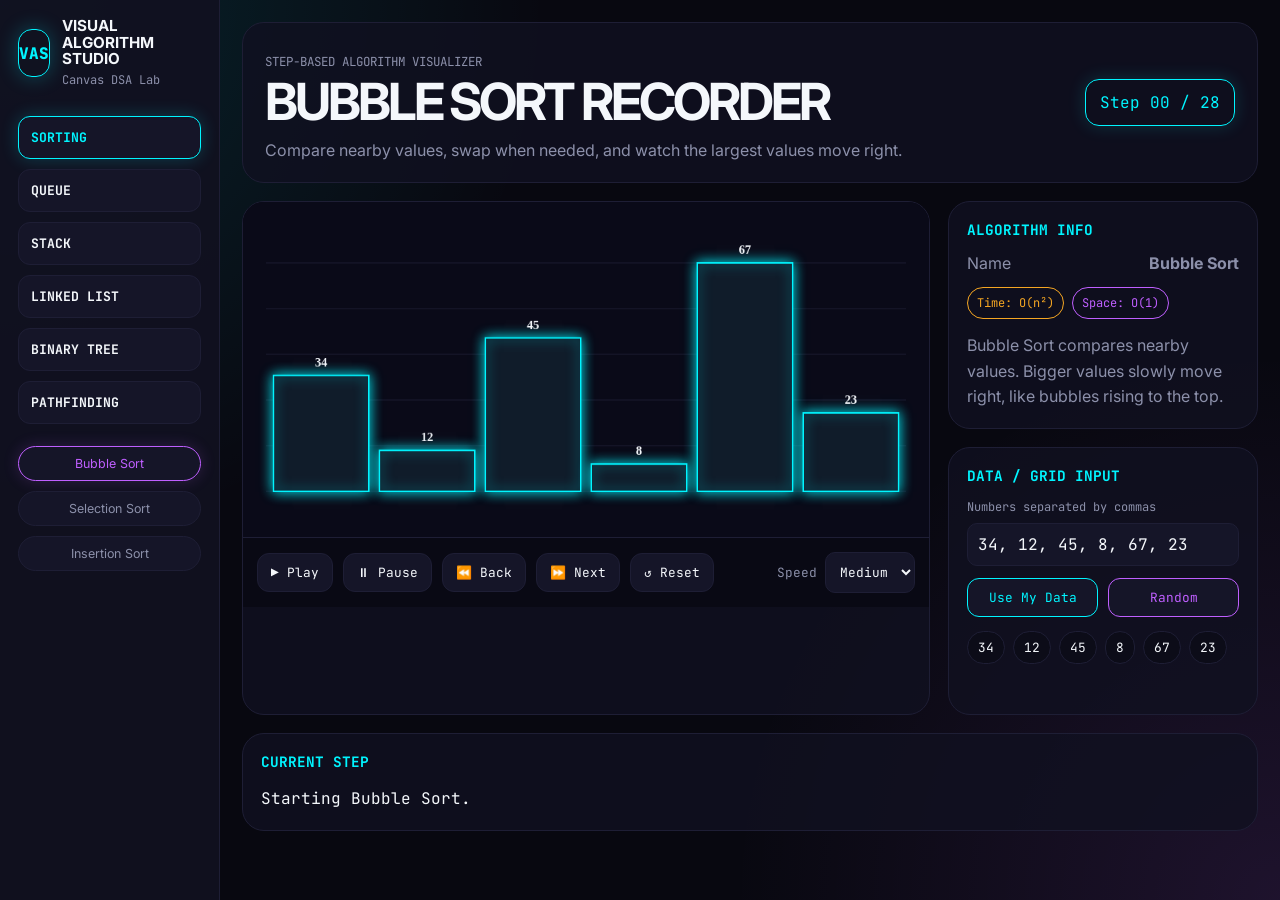
==== index.html @ 07606d88 "Build visual algorithm studio" ====
<!DOCTYPE html>
<html lang="en">

<head>
    <meta charset="UTF-8" />
    <meta name="viewport" content="width=device-width, initial-scale=1.0" />
    <title>Visual Algorithm Studio</title>

    <link rel="preconnect" href="https://fonts.googleapis.com" />
    <link rel="preconnect" href="https://fonts.gstatic.com" crossorigin />
    <link
        href="https://fonts.googleapis.com/css2?family=Inter:wght@400;600;800;900&family=JetBrains+Mono:wght@400;600;700&display=swap"
        rel="stylesheet" />

    <link rel="stylesheet" href="algo-styles.css" />
</head>

<body>
    <div class="app-shell">
        <aside class="sidebar">
            <div class="brand">
                <span class="brand-mark">VAS</span>
                <div>
                    <h1>Visual Algorithm Studio</h1>
                    <p>Canvas DSA Lab</p>
                </div>
            </div>

            <nav class="category-list">
                <button class="category-btn" data-category="SORTING">SORTING</button>
                <button class="category-btn" data-category="QUEUE">QUEUE</button>
                <button class="category-btn" data-category="STACK">STACK</button>
                <button class="category-btn" data-category="LINKED_LIST">LINKED LIST</button>
                <button class="category-btn" data-category="BINARY_TREE">BINARY TREE</button>
                <button class="category-btn" data-category="PATHFINDING">PATHFINDING</button>
            </nav>

            <div class="algorithm-pills" id="algorithmPills"></div>
        </aside>

        <main class="main-area">
            <section class="hero-panel">
                <div>
                    <p class="eyebrow">Step-Based Algorithm Visualizer</p>
                    <h2 id="algorithmTitle">Bubble Sort Recorder</h2>
                    <p id="algorithmSubtitle">Compare nearby values, swap when needed, and watch the largest values move
                        right.</p>
                </div>

                <div class="step-counter" id="stepCounter">Step 00 / 00</div>
            </section>

            <section class="studio-grid">
                <div class="canvas-card">
                    <canvas id="algorithmCanvas" width="900" height="440"></canvas>

                    <div class="control-bar">
                        <button id="playBtn" class="control-btn">▶ Play</button>
                        <button id="pauseBtn" class="control-btn">⏸ Pause</button>
                        <button id="stepBackBtn" class="control-btn">⏪ Back</button>
                        <button id="stepForwardBtn" class="control-btn">⏩ Next</button>
                        <button id="resetBtn" class="control-btn danger">↺ Reset</button>

                        <label class="speed-control">
                            Speed
                            <select id="speedSelect">
                                <option value="slow">Slow</option>
                                <option value="medium" selected>Medium</option>
                                <option value="fast">Fast</option>
                            </select>
                        </label>
                    </div>
                </div>

                <aside class="info-column">
                    <div class="info-card">
                        <h3>Algorithm Info</h3>

                        <div class="info-row">
                            <span>Name</span>
                            <strong id="infoName">Bubble Sort</strong>
                        </div>

                        <div class="badge-row">
                            <span class="complexity-badge time" id="timeComplexity">Time: O(n²)</span>
                            <span class="complexity-badge space" id="spaceComplexity">Space: O(1)</span>
                        </div>

                        <p id="infoDescription">Bubble Sort compares nearby values. Bigger values slowly move right,
                            like bubbles rising to the top.</p>
                    </div>

                    <div class="info-card">
                        <h3>Data / Grid Input</h3>

                        <label class="input-label" for="dataInput">Numbers separated by commas</label>
                        <input id="dataInput" class="data-input" type="text" value="34, 12, 45, 8, 67, 23" />

                        <div class="data-actions">
                            <button id="applyDataBtn" class="random-btn">Use My Data</button>
                            <button id="randomBtn" class="random-btn secondary">Random</button>
                        </div>

                        <div class="grid-tools" id="gridTools">
                            <button class="grid-tool active" data-mode="start">START</button>
                            <button class="grid-tool" data-mode="end">END</button>
                            <button class="grid-tool" data-mode="wall">WALL</button>
                            <button class="grid-tool" data-mode="erase">ERASE</button>
                        </div>

                        <div class="data-pills" id="dataPills"></div>
                        <p class="input-error" id="inputError"></p>
                    </div>
                </aside>
            </section>

            <section class="explanation-panel">
                <h3>Current Step</h3>
                <p id="explanationText">Generate data or press play to begin.</p>
            </section>
        </main>
    </div>

    <script src="algo-script.js"></script>
</body>

</html>
---- algo-styles.css ----
:root {
  --bg: #080810;
  --surface: #111120;
  --surface-soft: #151528;
  --border: #1e1e35;
  --canvas-bg: #0a0a18;

  --cyan: #00f5ff;
  --purple: #bf5fff;
  --green: #00ff88;
  --amber: #f5a623;
  --red: #ff3860;

  --text: #f4f7fb;
  --muted: #8c90aa;
}

* {
  box-sizing: border-box;
}

body {
  margin: 0;
  min-height: 100vh;
  background:
    radial-gradient(circle at top left, rgba(0, 245, 255, 0.12), transparent 35%),
    radial-gradient(circle at bottom right, rgba(191, 95, 255, 0.12), transparent 35%),
    var(--bg);
  color: var(--text);
  font-family: "Inter", sans-serif;
}

button,
select,
input {
  font: inherit;
}

.app-shell {
  display: grid;
  grid-template-columns: 220px 1fr;
  min-height: 100vh;
}

.sidebar {
  border-right: 1px solid var(--border);
  background: rgba(17, 17, 32, 0.92);
  padding: 18px;
}

.brand {
  display: flex;
  gap: 12px;
  align-items: center;
  margin-bottom: 28px;
}

.brand-mark {
  display: grid;
  place-items: center;
  width: 48px;
  height: 48px;
  border: 1px solid var(--cyan);
  border-radius: 14px;
  color: var(--cyan);
  font-family: "JetBrains Mono", monospace;
  font-weight: 800;
  box-shadow: 0 0 20px rgba(0, 245, 255, 0.25);
}

.brand h1 {
  margin: 0;
  font-size: 0.95rem;
  line-height: 1.1;
  text-transform: uppercase;
}

.brand p {
  margin: 4px 0 0;
  color: var(--muted);
  font-family: "JetBrains Mono", monospace;
  font-size: 0.75rem;
}

.category-list,
.algorithm-pills {
  display: grid;
  gap: 10px;
}

.category-btn,
.algorithm-pill,
.control-btn,
.random-btn {
  border: 1px solid var(--border);
  background: var(--surface-soft);
  color: var(--text);
  cursor: pointer;
  transition: 0.2s ease;
}

.category-btn {
  width: 100%;
  padding: 12px;
  border-radius: 12px;
  text-align: left;
  font-family: "JetBrains Mono", monospace;
  font-size: 0.82rem;
  font-weight: 700;
}

.category-btn.active {
  border-color: var(--cyan);
  color: var(--cyan);
  box-shadow: 0 0 18px rgba(0, 245, 255, 0.2);
}

.category-btn:disabled {
  opacity: 0.35;
  cursor: not-allowed;
}

.algorithm-pills {
  margin-top: 22px;
}

.algorithm-pill {
  padding: 9px 10px;
  border-radius: 999px;
  color: var(--muted);
  font-size: 0.78rem;
}

.algorithm-pill.active {
  border-color: var(--purple);
  color: var(--purple);
  box-shadow: 0 0 16px rgba(191, 95, 255, 0.18);
}

.main-area {
  padding: 22px;
}

.hero-panel,
.explanation-panel,
.info-card,
.canvas-card {
  border: 1px solid var(--border);
  background: rgba(17, 17, 32, 0.82);
  border-radius: 22px;
}

.hero-panel {
  display: flex;
  justify-content: space-between;
  gap: 18px;
  align-items: center;
  padding: 22px;
  margin-bottom: 18px;
}

.eyebrow {
  margin: 0 0 8px;
  color: var(--cyan);
  font-family: "JetBrains Mono", monospace;
  font-size: 0.78rem;
  text-transform: uppercase;
}

.hero-panel h2 {
  margin: 0;
  font-size: clamp(1.8rem, 4vw, 3.2rem);
  text-transform: uppercase;
  letter-spacing: -0.06em;
}

.hero-panel p {
  max-width: 650px;
  margin: 8px 0 0;
  color: var(--muted);
}

.step-counter {
  border: 1px solid var(--cyan);
  border-radius: 14px;
  padding: 12px 14px;
  color: var(--cyan);
  font-family: "JetBrains Mono", monospace;
  white-space: nowrap;
  box-shadow: 0 0 18px rgba(0, 245, 255, 0.16);
}

.studio-grid {
  display: grid;
  grid-template-columns: minmax(0, 1fr) 310px;
  gap: 18px;
}

.canvas-card {
  overflow: hidden;
}

canvas {
  display: block;
  width: 100%;
  height: auto;
  background: var(--canvas-bg);
}

.control-bar {
  display: flex;
  flex-wrap: wrap;
  gap: 10px;
  align-items: center;
  border-top: 1px solid var(--border);
  padding: 14px;
  background: rgba(8, 8, 16, 0.7);
}

.control-btn,
.random-btn {
  border-radius: 12px;
  padding: 10px 13px;
  font-family: "JetBrains Mono", monospace;
  font-size: 0.8rem;
}

.control-btn:hover,
.random-btn:hover {
  border-color: var(--cyan);
  color: var(--cyan);
}

.control-btn.danger:hover {
  border-color: var(--red);
  color: var(--red);
}

.speed-control {
  display: flex;
  gap: 8px;
  align-items: center;
  margin-left: auto;
  color: var(--muted);
  font-family: "JetBrains Mono", monospace;
  font-size: 0.8rem;
}

select,
.data-input {
  border: 1px solid var(--border);
  border-radius: 10px;
  background: var(--surface-soft);
  color: var(--text);
  padding: 10px;
}

.data-input {
  width: 100%;
  margin-bottom: 12px;
  font-family: "JetBrains Mono", monospace;
  outline: none;
}

.data-input:focus {
  border-color: var(--cyan);
  box-shadow: 0 0 14px rgba(0, 245, 255, 0.15);
}

.input-label {
  display: block;
  margin-bottom: 8px;
  color: var(--muted);
  font-family: "JetBrains Mono", monospace;
  font-size: 0.75rem;
}

.data-actions {
  display: grid;
  grid-template-columns: 1fr 1fr;
  gap: 10px;
}

.info-column {
  display: grid;
  gap: 18px;
  align-content: start;
}

.info-card {
  padding: 18px;
}

.info-card h3,
.explanation-panel h3 {
  margin: 0 0 14px;
  color: var(--cyan);
  font-family: "JetBrains Mono", monospace;
  font-size: 0.9rem;
  text-transform: uppercase;
}

.info-row {
  display: flex;
  justify-content: space-between;
  gap: 12px;
  color: var(--muted);
  margin-bottom: 14px;
}

.badge-row {
  display: flex;
  flex-wrap: wrap;
  gap: 8px;
  margin-bottom: 14px;
}

.complexity-badge {
  border-radius: 999px;
  padding: 7px 9px;
  font-family: "JetBrains Mono", monospace;
  font-size: 0.75rem;
}

.complexity-badge.time {
  border: 1px solid var(--amber);
  color: var(--amber);
}

.complexity-badge.space {
  border: 1px solid var(--purple);
  color: var(--purple);
}

.info-card p {
  margin: 0;
  color: var(--muted);
  line-height: 1.6;
}

.data-pills {
  display: flex;
  flex-wrap: wrap;
  gap: 8px;
  margin-top: 14px;
}

.data-pill {
  border: 1px solid var(--border);
  border-radius: 999px;
  padding: 7px 10px;
  background: #0c0c18;
  color: var(--text);
  font-family: "JetBrains Mono", monospace;
  font-size: 0.8rem;
}

.random-btn {
  width: 100%;
  border-color: var(--cyan);
  color: var(--cyan);
}

.random-btn.secondary {
  border-color: var(--purple);
  color: var(--purple);
}

.input-error {
  min-height: 22px;
  margin-top: 10px !important;
  color: var(--red) !important;
  font-family: "JetBrains Mono", monospace;
  font-size: 0.75rem;
}

.explanation-panel {
  margin-top: 18px;
  padding: 18px;
}

.explanation-panel p {
  margin: 0;
  color: var(--text);
  font-family: "JetBrains Mono", monospace;
  line-height: 1.7;
}

@media (max-width: 900px) {
  .app-shell {
    grid-template-columns: 1fr;
  }

  .sidebar {
    border-right: 0;
    border-bottom: 1px solid var(--border);
  }

  .category-list,
  .algorithm-pills {
    display: flex;
    overflow-x: auto;
  }

  .category-btn,
  .algorithm-pill {
    min-width: max-content;
  }

  .studio-grid {
    grid-template-columns: 1fr;
  }

  .hero-panel {
    align-items: flex-start;
    flex-direction: column;
  }

  .speed-control {
    width: 100%;
    margin-left: 0;
  }
}
.grid-tools {
  display: none;
  grid-template-columns: 1fr 1fr;
  gap: 8px;
  margin-top: 14px;
}

.grid-tools.show {
  display: grid;
}

.grid-tool {
  border: 1px solid var(--border);
  border-radius: 10px;
  background: var(--surface-soft);
  color: var(--muted);
  padding: 9px;
  font-family: "JetBrains Mono", monospace;
  font-size: 0.75rem;
  cursor: pointer;
}

.grid-tool.active {
  border-color: var(--cyan);
  color: var(--cyan);
  box-shadow: 0 0 14px rgba(0, 245, 255, 0.16);
}
.grid-tools {
  display: none;
  grid-template-columns: 1fr 1fr;
  gap: 8px;
  margin-top: 14px;
}

.grid-tools.show {
  display: grid;
}

.grid-tool {
  border: 1px solid var(--border);
  border-radius: 10px;
  background: var(--surface-soft);
  color: var(--muted);
  padding: 9px;
  font-family: "JetBrains Mono", monospace;
  font-size: 0.75rem;
  cursor: pointer;
  transition: 0.2s ease;
}

.grid-tool:hover {
  border-color: var(--cyan);
  color: var(--cyan);
}

.grid-tool.active {
  border-color: var(--cyan);
  color: var(--cyan);
  box-shadow: 0 0 14px rgba(0, 245, 255, 0.16);
}
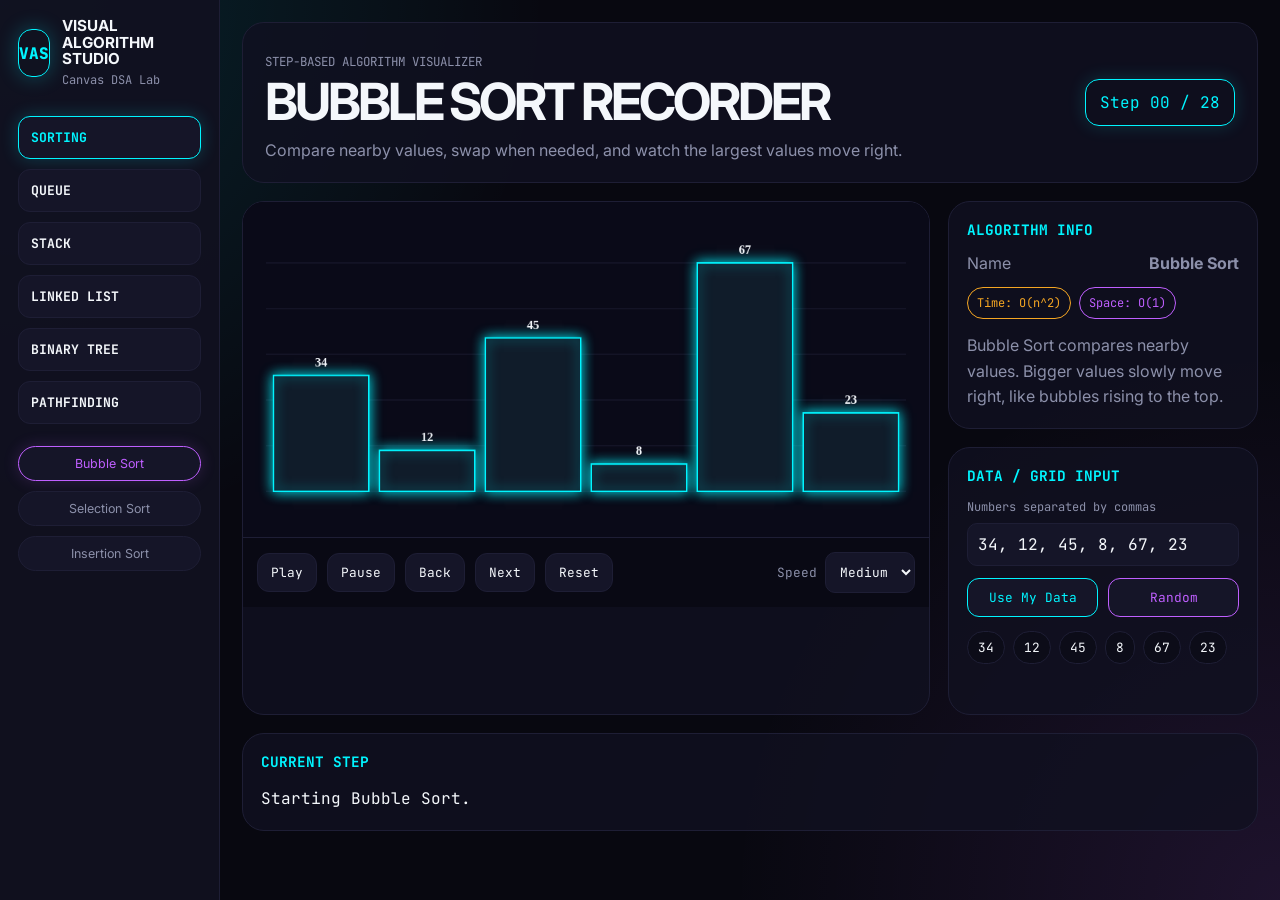
==== commit b4fc986c: "Polish visual algorithm studio" ====
--- a/index.html
+++ b/index.html
@@ -1,127 +1,204 @@
-<!DOCTYPE html>
+<!doctype html>
 <html lang="en">
-
-<head>
+  <head>
     <meta charset="UTF-8" />
     <meta name="viewport" content="width=device-width, initial-scale=1.0" />
+    <meta
+      name="description"
+      content="A Canvas-based visual algorithm studio with sorting, stack, queue, linked list, binary tree, and BFS pathfinding demos."
+    />
+
     <title>Visual Algorithm Studio</title>
 
     <link rel="preconnect" href="https://fonts.googleapis.com" />
     <link rel="preconnect" href="https://fonts.gstatic.com" crossorigin />
     <link
-        href="https://fonts.googleapis.com/css2?family=Inter:wght@400;600;800;900&family=JetBrains+Mono:wght@400;600;700&display=swap"
-        rel="stylesheet" />
-
+      href="https://fonts.googleapis.com/css2?family=Inter:wght@400;600;800;900&family=JetBrains+Mono:wght@400;600;700&display=swap"
+      rel="stylesheet"
+    />
     <link rel="stylesheet" href="algo-styles.css" />
-</head>
-
-<body>
+  </head>
+  <body>
     <div class="app-shell">
-        <aside class="sidebar">
-            <div class="brand">
-                <span class="brand-mark">VAS</span>
-                <div>
-                    <h1>Visual Algorithm Studio</h1>
-                    <p>Canvas DSA Lab</p>
-                </div>
+      <aside class="sidebar">
+        <div class="brand">
+          <span class="brand-mark">VAS</span>
+          <div>
+            <h1>Visual Algorithm Studio</h1>
+            <p>Canvas DSA Lab</p>
+          </div>
+        </div>
+
+        <nav class="category-list" aria-label="Algorithm categories">
+          <button class="category-btn" type="button" data-category="SORTING">
+            SORTING
+          </button>
+          <button class="category-btn" type="button" data-category="QUEUE">
+            QUEUE
+          </button>
+          <button class="category-btn" type="button" data-category="STACK">
+            STACK
+          </button>
+          <button
+            class="category-btn"
+            type="button"
+            data-category="LINKED_LIST"
+          >
+            LINKED LIST
+          </button>
+          <button
+            class="category-btn"
+            type="button"
+            data-category="BINARY_TREE"
+          >
+            BINARY TREE
+          </button>
+          <button
+            class="category-btn"
+            type="button"
+            data-category="PATHFINDING"
+          >
+            PATHFINDING
+          </button>
+        </nav>
+
+        <div
+          class="algorithm-pills"
+          id="algorithmPills"
+          aria-label="Algorithms"
+        ></div>
+      </aside>
+
+      <main class="main-area">
+        <section class="hero-panel">
+          <div>
+            <p class="eyebrow">Step-Based Algorithm Visualizer</p>
+            <h2 id="algorithmTitle">Bubble Sort Recorder</h2>
+            <p id="algorithmSubtitle">
+              Compare nearby values, swap when needed, and watch the largest
+              values move right.
+            </p>
+          </div>
+
+          <div class="step-counter" id="stepCounter">Step 00 / 00</div>
+        </section>
+
+        <section class="studio-grid">
+          <div class="canvas-card">
+            <canvas id="algorithmCanvas" width="900" height="440">
+              Your browser does not support Canvas.
+            </canvas>
+
+            <div class="control-bar">
+              <button id="playBtn" class="control-btn" type="button">
+                Play
+              </button>
+              <button id="pauseBtn" class="control-btn" type="button">
+                Pause
+              </button>
+              <button id="stepBackBtn" class="control-btn" type="button">
+                Back
+              </button>
+              <button id="stepForwardBtn" class="control-btn" type="button">
+                Next
+              </button>
+              <button id="resetBtn" class="control-btn danger" type="button">
+                Reset
+              </button>
+
+              <label class="speed-control">
+                Speed
+                <select id="speedSelect">
+                  <option value="slow">Slow</option>
+                  <option value="medium" selected>Medium</option>
+                  <option value="fast">Fast</option>
+                </select>
+              </label>
             </div>
-
-            <nav class="category-list">
-                <button class="category-btn" data-category="SORTING">SORTING</button>
-                <button class="category-btn" data-category="QUEUE">QUEUE</button>
-                <button class="category-btn" data-category="STACK">STACK</button>
-                <button class="category-btn" data-category="LINKED_LIST">LINKED LIST</button>
-                <button class="category-btn" data-category="BINARY_TREE">BINARY TREE</button>
-                <button class="category-btn" data-category="PATHFINDING">PATHFINDING</button>
-            </nav>
-
-            <div class="algorithm-pills" id="algorithmPills"></div>
-        </aside>
-
-        <main class="main-area">
-            <section class="hero-panel">
-                <div>
-                    <p class="eyebrow">Step-Based Algorithm Visualizer</p>
-                    <h2 id="algorithmTitle">Bubble Sort Recorder</h2>
-                    <p id="algorithmSubtitle">Compare nearby values, swap when needed, and watch the largest values move
-                        right.</p>
-                </div>
-
-                <div class="step-counter" id="stepCounter">Step 00 / 00</div>
-            </section>
-
-            <section class="studio-grid">
-                <div class="canvas-card">
-                    <canvas id="algorithmCanvas" width="900" height="440"></canvas>
-
-                    <div class="control-bar">
-                        <button id="playBtn" class="control-btn">▶ Play</button>
-                        <button id="pauseBtn" class="control-btn">⏸ Pause</button>
-                        <button id="stepBackBtn" class="control-btn">⏪ Back</button>
-                        <button id="stepForwardBtn" class="control-btn">⏩ Next</button>
-                        <button id="resetBtn" class="control-btn danger">↺ Reset</button>
-
-                        <label class="speed-control">
-                            Speed
-                            <select id="speedSelect">
-                                <option value="slow">Slow</option>
-                                <option value="medium" selected>Medium</option>
-                                <option value="fast">Fast</option>
-                            </select>
-                        </label>
-                    </div>
-                </div>
-
-                <aside class="info-column">
-                    <div class="info-card">
-                        <h3>Algorithm Info</h3>
-
-                        <div class="info-row">
-                            <span>Name</span>
-                            <strong id="infoName">Bubble Sort</strong>
-                        </div>
-
-                        <div class="badge-row">
-                            <span class="complexity-badge time" id="timeComplexity">Time: O(n²)</span>
-                            <span class="complexity-badge space" id="spaceComplexity">Space: O(1)</span>
-                        </div>
-
-                        <p id="infoDescription">Bubble Sort compares nearby values. Bigger values slowly move right,
-                            like bubbles rising to the top.</p>
-                    </div>
-
-                    <div class="info-card">
-                        <h3>Data / Grid Input</h3>
-
-                        <label class="input-label" for="dataInput">Numbers separated by commas</label>
-                        <input id="dataInput" class="data-input" type="text" value="34, 12, 45, 8, 67, 23" />
-
-                        <div class="data-actions">
-                            <button id="applyDataBtn" class="random-btn">Use My Data</button>
-                            <button id="randomBtn" class="random-btn secondary">Random</button>
-                        </div>
-
-                        <div class="grid-tools" id="gridTools">
-                            <button class="grid-tool active" data-mode="start">START</button>
-                            <button class="grid-tool" data-mode="end">END</button>
-                            <button class="grid-tool" data-mode="wall">WALL</button>
-                            <button class="grid-tool" data-mode="erase">ERASE</button>
-                        </div>
-
-                        <div class="data-pills" id="dataPills"></div>
-                        <p class="input-error" id="inputError"></p>
-                    </div>
-                </aside>
-            </section>
-
-            <section class="explanation-panel">
-                <h3>Current Step</h3>
-                <p id="explanationText">Generate data or press play to begin.</p>
-            </section>
-        </main>
+          </div>
+
+          <aside class="info-column">
+            <div class="info-card">
+              <h3>Algorithm Info</h3>
+
+              <div class="info-row">
+                <span>Name</span>
+                <strong id="infoName">Bubble Sort</strong>
+              </div>
+
+              <div class="badge-row">
+                <span class="complexity-badge time" id="timeComplexity"
+                  >Time: O(n^2)</span
+                >
+                <span class="complexity-badge space" id="spaceComplexity"
+                  >Space: O(1)</span
+                >
+              </div>
+
+              <p id="infoDescription">
+                Bubble Sort compares nearby values. Bigger values slowly move
+                right, like bubbles rising to the top.
+              </p>
+            </div>
+
+            <div class="info-card">
+              <h3>Data / Grid Input</h3>
+
+              <label class="input-label" for="dataInput"
+                >Numbers separated by commas</label
+              >
+              <input
+                id="dataInput"
+                class="data-input"
+                type="text"
+                value="34, 12, 45, 8, 67, 23"
+              />
+
+              <div class="data-actions">
+                <button id="applyDataBtn" class="random-btn" type="button">
+                  Use My Data
+                </button>
+                <button
+                  id="randomBtn"
+                  class="random-btn secondary"
+                  type="button"
+                >
+                  Random
+                </button>
+              </div>
+
+              <div class="grid-tools" id="gridTools">
+                <button
+                  class="grid-tool active"
+                  type="button"
+                  data-mode="start"
+                >
+                  START
+                </button>
+                <button class="grid-tool" type="button" data-mode="end">
+                  END
+                </button>
+                <button class="grid-tool" type="button" data-mode="wall">
+                  WALL
+                </button>
+                <button class="grid-tool" type="button" data-mode="erase">
+                  ERASE
+                </button>
+              </div>
+
+              <div class="data-pills" id="dataPills"></div>
+              <p class="input-error" id="inputError"></p>
+            </div>
+          </aside>
+        </section>
+
+        <section class="explanation-panel">
+          <h3>Current Step</h3>
+          <p id="explanationText">Generate data or press play to begin.</p>
+        </section>
+      </main>
     </div>
 
     <script src="algo-script.js"></script>
-</body>
-
-</html>+  </body>
+</html>
--- a/algo-styles.css
+++ b/algo-styles.css
@@ -23,8 +23,16 @@
   margin: 0;
   min-height: 100vh;
   background:
-    radial-gradient(circle at top left, rgba(0, 245, 255, 0.12), transparent 35%),
-    radial-gradient(circle at bottom right, rgba(191, 95, 255, 0.12), transparent 35%),
+    radial-gradient(
+      circle at top left,
+      rgba(0, 245, 255, 0.12),
+      transparent 35%
+    ),
+    radial-gradient(
+      circle at bottom right,
+      rgba(191, 95, 255, 0.12),
+      transparent 35%
+    ),
     var(--bg);
   color: var(--text);
   font-family: "Inter", sans-serif;
@@ -441,6 +449,12 @@
   font-family: "JetBrains Mono", monospace;
   font-size: 0.75rem;
   cursor: pointer;
+  transition: 0.2s ease;
+}
+
+.grid-tool:hover {
+  border-color: var(--cyan);
+  color: var(--cyan);
 }
 
 .grid-tool.active {
@@ -448,36 +462,3 @@
   color: var(--cyan);
   box-shadow: 0 0 14px rgba(0, 245, 255, 0.16);
 }
-.grid-tools {
-  display: none;
-  grid-template-columns: 1fr 1fr;
-  gap: 8px;
-  margin-top: 14px;
-}
-
-.grid-tools.show {
-  display: grid;
-}
-
-.grid-tool {
-  border: 1px solid var(--border);
-  border-radius: 10px;
-  background: var(--surface-soft);
-  color: var(--muted);
-  padding: 9px;
-  font-family: "JetBrains Mono", monospace;
-  font-size: 0.75rem;
-  cursor: pointer;
-  transition: 0.2s ease;
-}
-
-.grid-tool:hover {
-  border-color: var(--cyan);
-  color: var(--cyan);
-}
-
-.grid-tool.active {
-  border-color: var(--cyan);
-  color: var(--cyan);
-  box-shadow: 0 0 14px rgba(0, 245, 255, 0.16);
-}
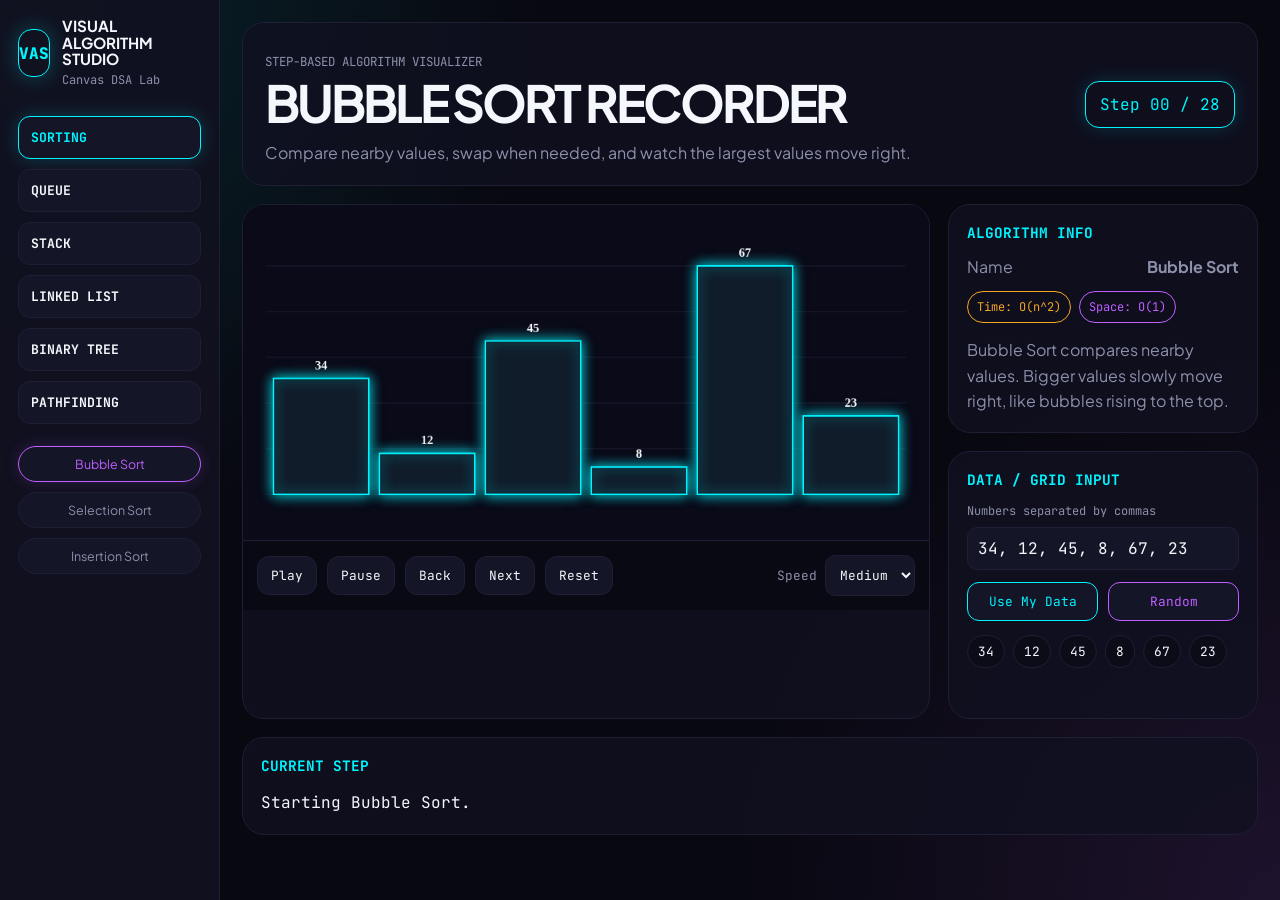
==== commit c58652aa: "Replace Inter with Plus Jakarta Sans Inter is the generic default reached for everywhere; this app s" ====
--- a/index.html
+++ b/index.html
@@ -8,12 +8,28 @@
       content="A Canvas-based visual algorithm studio with sorting, stack, queue, linked list, binary tree, and BFS pathfinding demos."
     />
 
-    <title>Visual Algorithm Studio</title>
+    <title>Visual Algorithm Studio | Canvas Sorting &amp; Pathfinding Visualizer</title>
+
+    <link rel="canonical" href="https://fazal305.github.io/visual-algorithm-studio/" />
+
+    <meta property="og:type" content="website" />
+    <meta property="og:url" content="https://fazal305.github.io/visual-algorithm-studio/" />
+    <meta property="og:title" content="Visual Algorithm Studio" />
+    <meta
+      property="og:description"
+      content="A Canvas-based algorithm visualizer for sorting, stack, queue, linked list, binary tree, and BFS pathfinding demos."
+    />
+    <meta name="twitter:card" content="summary_large_image" />
+    <meta name="twitter:title" content="Visual Algorithm Studio" />
+    <meta
+      name="twitter:description"
+      content="A Canvas-based algorithm visualizer for sorting, stack, queue, linked list, binary tree, and BFS pathfinding demos."
+    />
 
     <link rel="preconnect" href="https://fonts.googleapis.com" />
     <link rel="preconnect" href="https://fonts.gstatic.com" crossorigin />
     <link
-      href="https://fonts.googleapis.com/css2?family=Inter:wght@400;600;800;900&family=JetBrains+Mono:wght@400;600;700&display=swap"
+      href="https://fonts.googleapis.com/css2?family=Plus+Jakarta+Sans:wght@400;600;800;900&family=JetBrains+Mono:wght@400;600;700&display=swap"
       rel="stylesheet"
     />
     <link rel="stylesheet" href="algo-styles.css" />
--- a/algo-styles.css
+++ b/algo-styles.css
@@ -35,7 +35,7 @@
     ),
     var(--bg);
   color: var(--text);
-  font-family: "Inter", sans-serif;
+  font-family: "Plus Jakarta Sans", sans-serif;
 }
 
 button,
